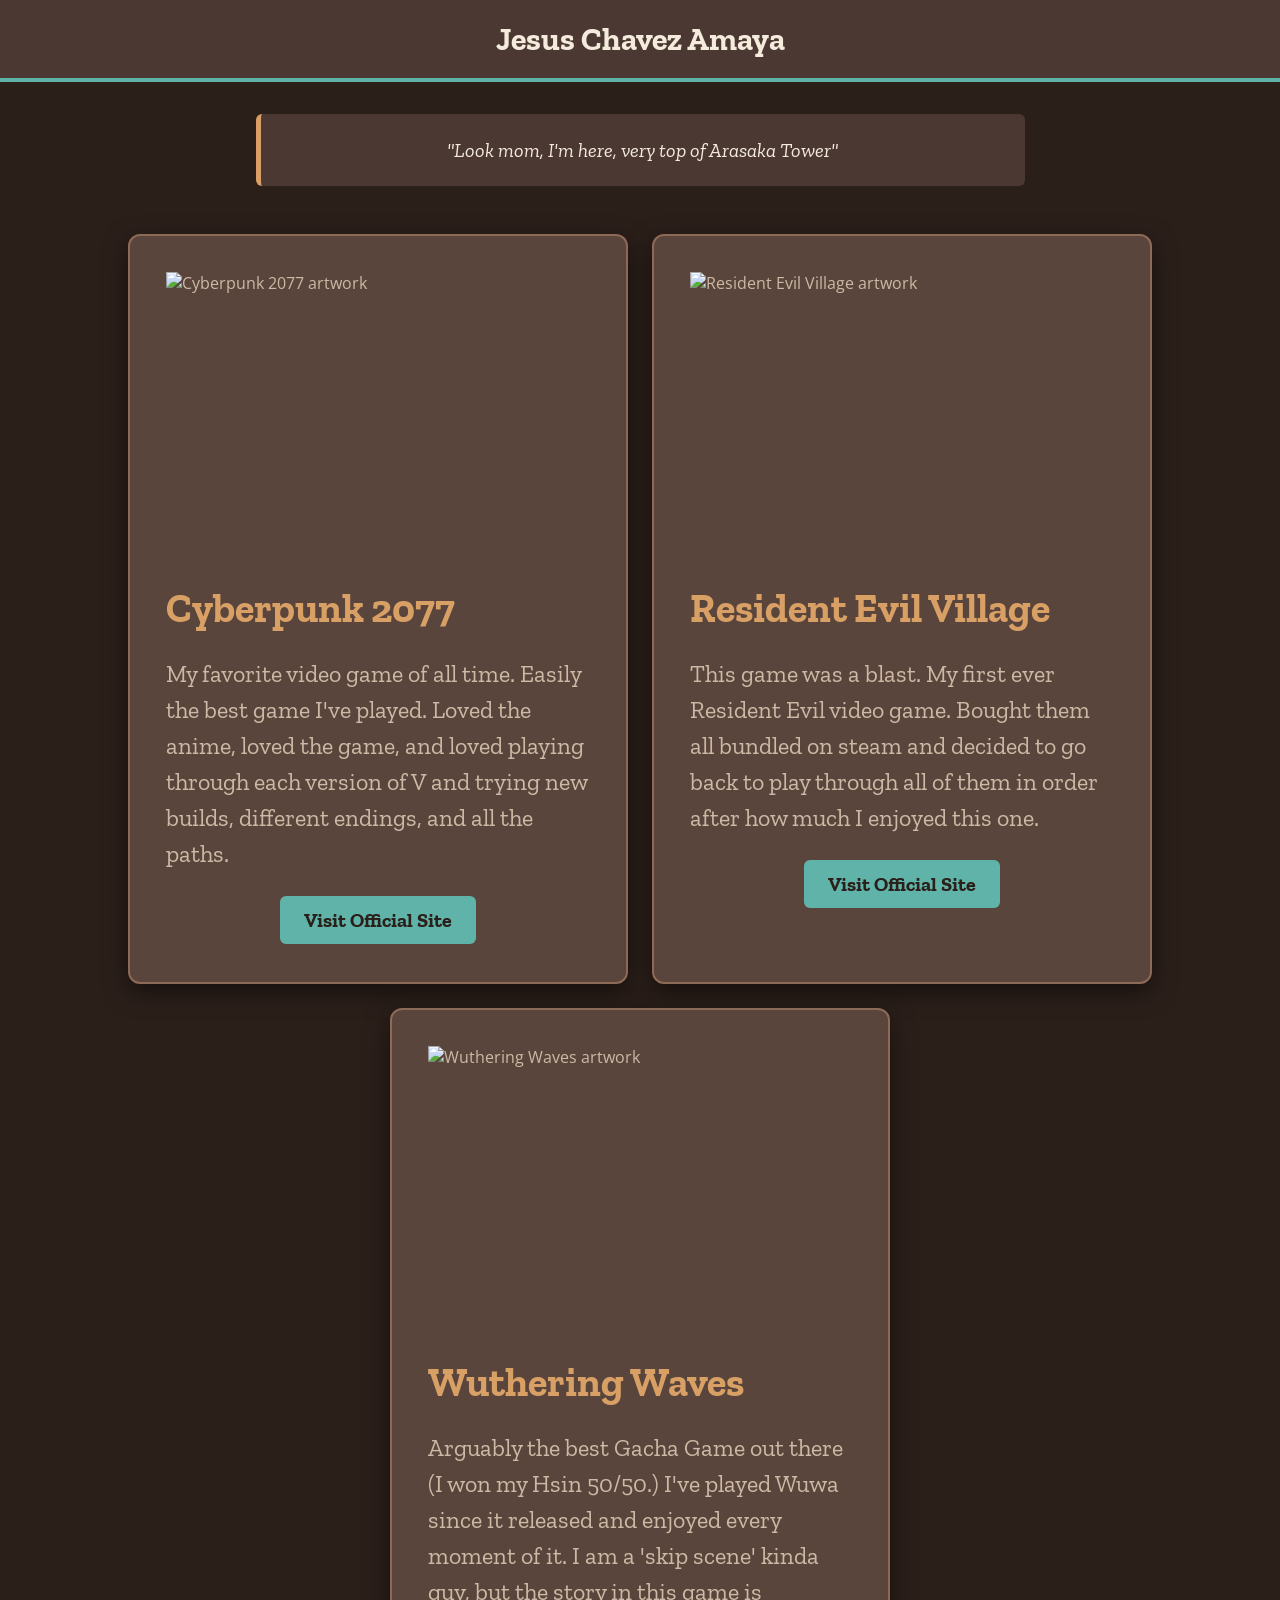
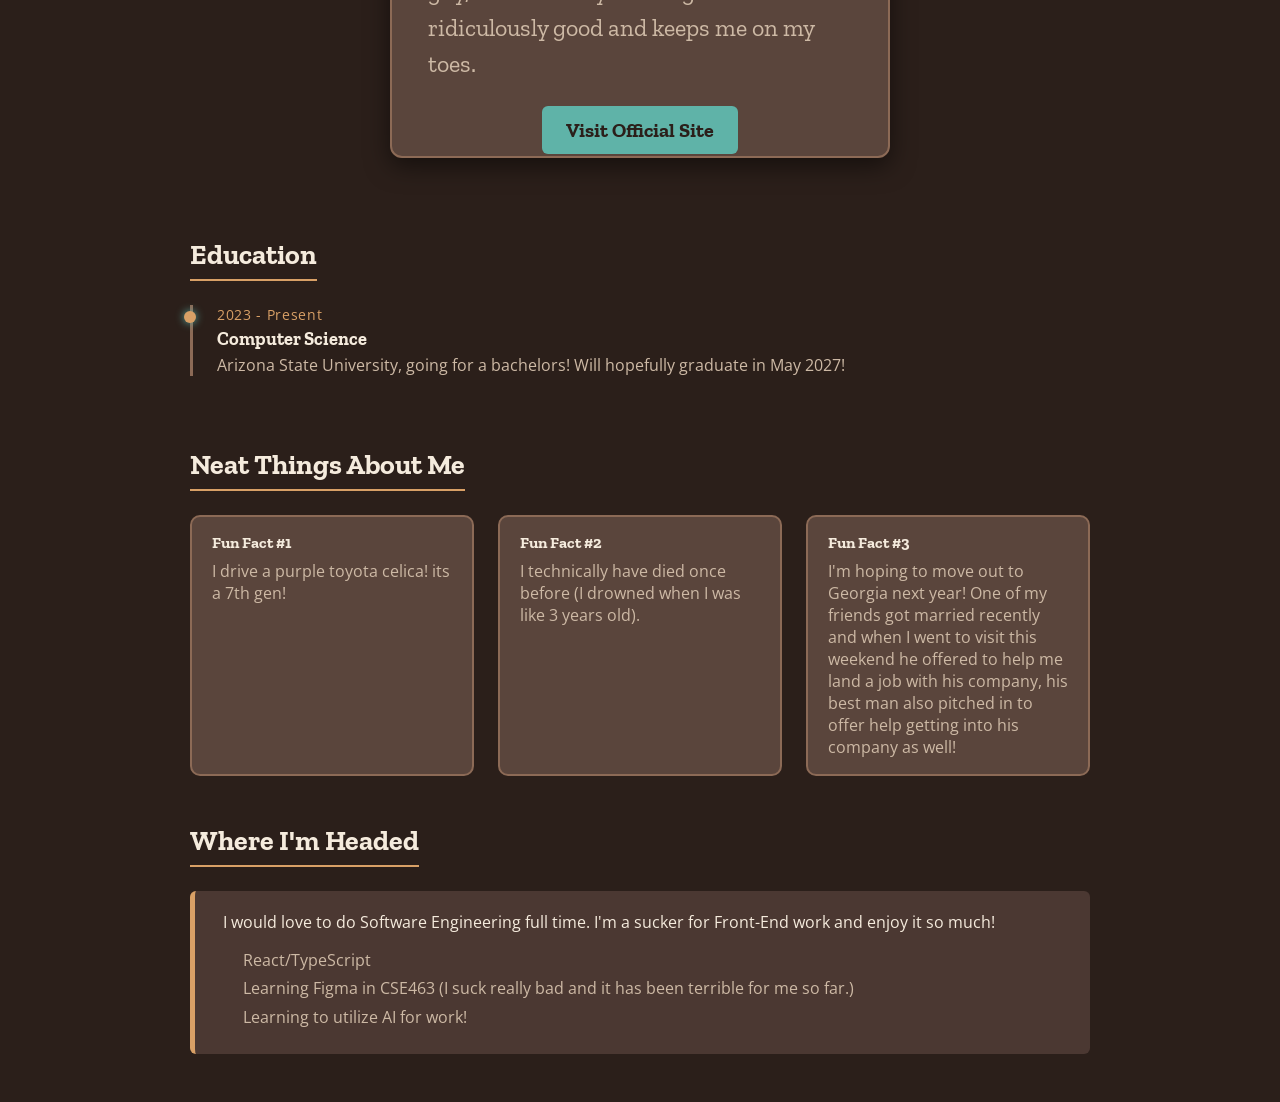
==== Week3/portfolio/index.html @ 33bbc91e "week 3 portfolio" ====
<!doctype html>
<html lang="en">
  <head>
    <meta charset="UTF-8" />
    <meta name="viewport" content="width=device-width, initial-scale=1.0" />
    <title>Jesus Chavez Amaya Portfolio</title>
    <style>
      @import url("https://fonts.googleapis.com/css2?family=Zilla+Slab:wght@400;600;700&family=Open+Sans:wght@400&display=swap");
    </style>
    <link rel="stylesheet" href="./style.css" />
  </head>
  <body>
    <header>Jesus Chavez Amaya</header>

    <div class="quote-box">
      <p class="quote-text">"Look mom, I'm here, very top of Arasaka Tower"</p>
    </div>

    <div class="video-game-card-container">
      <div class="card">
        <img src="cyberpunk-image.webp" alt="Cyberpunk 2077 artwork" />
        <h1>Cyberpunk 2077</h1>
        <p>
          My favorite video game of all time. Easily the best game I've played. Loved the anime, loved the game, and loved playing through each version of V and trying new builds, different endings, and all the paths. 
        </p>
        <a href="https://www.cyberpunk.net" target="_blank">
          <button class="card-button">Visit Official Site</button>
        </a>
      </div>

      <div class="card">
        <img src="re8.jpg" alt="Resident Evil Village artwork" />
        <h1>Resident Evil Village</h1>
        <p>
          This game was a blast. My first ever Resident Evil video game. Bought them all bundled on steam and decided to go back to play through all of them in order after how much I enjoyed this one. 
        </p>
        <a href="https://www.residentevil.com" target="_blank">
          <button class="card-button">Visit Official Site</button>
        </a>
      </div>

      <div class="card">
        <img src="wuwa.jpg" alt="Wuthering Waves artwork" />
        <h1>Wuthering Waves</h1>
        <p>
          Arguably the best Gacha Game out there (I won my Hsin 50/50.) I've played Wuwa since it released and enjoyed every moment of it. I am a 'skip scene' kinda guy, but the story in this game is ridiculously good and keeps me on my toes. 
        </p>
        <a href="https://wutheringwaves.kurogames.com" target="_blank">
          <button class="card-button">Visit Official Site</button>
        </a>
      </div>
    </div>

    <div class="section">
      <h2 class="section-title">Education</h2>
      <div class="timeline">
        <div class="timeline-item">
          <div class="timeline-date">2023 - Present</div>
          <h4>Computer Science</h4>
          <p>
            Arizona State University, going for a bachelors! Will hopefully
            graduate in May 2027!
          </p>
        </div>
      </div>
    </div>

    <div class="section">
      <h2 class="section-title">Neat Things About Me</h2>
      <div class="fact-card-container">
        <div class="fact-card">
          <h4>Fun Fact #1</h4>
          <p>I drive a purple toyota celica! its a 7th gen!</p>
        </div>
        <div class="fact-card">
          <h4>Fun Fact #2</h4>
          <p>
            I technically have died once before (I drowned when I was like 3
            years old).
          </p>
        </div>
        <div class="fact-card">
          <h4>Fun Fact #3</h4>
          <p>
            I'm hoping to move out to Georgia next year! One of my friends got
            married recently and when I went to visit this weekend he offered to
            help me land a job with his company, his best man also pitched in to
            offer help getting into his company as well!
          </p>
        </div>
      </div>
    </div>

    <div class="section">
      <h2 class="section-title">Where I'm Headed</h2>
      <div class="career-box">
        <p class="career-text">
          I would love to do Software Engineering full time. I'm a sucker for
          Front-End work and enjoy it so much!
        </p>
        <div class="career-item">React/TypeScript</div>
        <div class="career-item">
          Learning Figma in CSE463 (I suck really bad and it has been terrible
          for me so far.)
        </div>
        <div class="career-item">Learning to utilize AI for work!</div>
      </div>
    </div>
  </body>
</html>
---- Week3/portfolio/style.css ----
:root {
  --bg: #2B1F1A;
  --mocha: #4B3832;
  --surface: #5A453C;
  --outline: #8C6A56;
  --accent: #D9A066;
  --accent-2: #5FB3A8;
  --text-heading: #F5EBDD;
  --text-body: #CDB9A5;
}

body {
  background: var(--bg);
  color: var(--text-body);
  font-family: 'Open Sans', sans-serif;
  margin: 0;
}

header {
  background: var(--mocha);
  color: var(--text-heading);
  font-family: 'Zilla Slab', serif;
  font-weight: 700;
  font-size: 2rem;
  padding: 1.25rem;
  text-align: center;
  border-bottom: 0.25rem solid var(--accent-2);
}

.quote-box {
  background: var(--mocha);
  border-left: 5px solid var(--accent);
  margin: 2rem auto;
  max-width: 700px;
  padding: 1.5rem 2rem;
  border-radius: 6px;
}

.quote-text {
  color: var(--text-heading);
  font-family: 'Zilla Slab', serif;
  font-size: 1.25rem;
  font-style: italic;
  margin: 0;
  text-align: center;
}

.video-game-card-container {
  display: flex;
  flex-wrap: wrap;
  gap: 1.5rem;
  justify-content: center;
  padding: 1rem 2rem 3rem;
}

.card {
  box-sizing: border-box;
  width: 500px;
  height: 750px;
  background-color: var(--surface);
  border: 2px solid var(--outline);
  padding: 36px;
  border-radius: 12px;
  box-shadow: 0 8px 24px rgba(0, 0, 0, 0.5);
  transition: transform 0.2s, border-color 0.2s, box-shadow 0.2s;
}

.card:hover {
  transform: translateY(-10px);
  border-color: var(--accent-2);
}

.card img {
  width: 100%;
  height: 300px;
  object-fit: cover;
  display: block;
  margin-bottom: 12px;
}

.card h1 {
  font-family: 'Zilla Slab', serif;
  color: var(--accent);
  font-size: 2.5rem;
  margin: 0 0 0.5rem;
}

.card p {
  font-family: 'Zilla Slab', serif;
  color: var(--text-body);
  font-size: 1.5rem;
  line-height: 1.5;
}

.card a {
  display: block;
  text-align: center;
}

.card-button {
  background-color: var(--accent-2);
  color: var(--bg);
  font-family: 'Zilla Slab', serif;
  font-weight: 700;
  font-size: 1.25rem;
  padding: 0.75rem 1.5rem;
  border: none;
  border-radius: 6px;
  cursor: pointer;
  transition: background-color 0.2s;
}

.card-button:hover {
  background-color: var(--accent);
}

.timeline {
  border-left: 3px solid var(--outline);
  padding-left: 1.5rem;
}

.timeline-item {
  position: relative;
  margin-bottom: 1.5rem;
}

.timeline-item::before {
  content: "";
  position: absolute;
  left: calc(-1.5rem - 9px);
  top: 0.35rem;
  width: 12px;
  height: 12px;
  background: var(--accent);
  border-radius: 50%;
  box-shadow: 0 0 8px var(--accent-2);
}

.timeline-date {
  color: var(--accent);
  font-size: 0.85rem;
  letter-spacing: 0.05em;
}

.timeline-item h4 {
  color: var(--text-heading);
  font-family: 'Zilla Slab', serif;
  font-size: 1.15rem;
  margin: 0.25rem 0;
}

.timeline-item p {
  margin: 0;
}

.fact-card-container {
  display: flex;
  flex-wrap: wrap;
  gap: 1.5rem;
}

.fact-card {
  flex: 1 1 220px;
  background: var(--surface);
  border: 2px solid var(--outline);
  border-radius: 10px;
  padding: 1rem 1.25rem;
  transition: transform 0.2s, border-color 0.2s, box-shadow 0.2s;
}

.fact-card:hover {
  transform: translateY(-4px);
  border-color: var(--accent);
  box-shadow: 0 6px 18px rgba(0, 0, 0, 0.4);
}

.fact-card h4 {
  color: var(--text-heading);
  font-family: 'Zilla Slab', serif;
  margin: 0 0 0.5rem;
}

.fact-card p {
  margin: 0;
}

.section {
  max-width: 900px;
  margin: 0 auto;
  padding: 2rem 2rem 1rem;
}

.section-title {
  color: var(--text-heading);
  font-family: 'Zilla Slab', serif;
  font-size: 1.75rem;
  margin: 0 0 1.5rem;
  padding-bottom: 0.5rem;
  border-bottom: 2px solid var(--accent);
  display: inline-block;
}

.career-box {
  background: var(--mocha);
  border-left: 5px solid var(--accent);
  border-radius: 6px;
  padding: 1.25rem 1.75rem;
}

.section:last-child {
  padding-bottom: 3rem;
}

.career-text {
  color: var(--text-heading);
  margin-top: 0;
}

.career-item {
  position: relative;
  padding-left: 1.25rem;
  margin-bottom: 0.4rem;
}
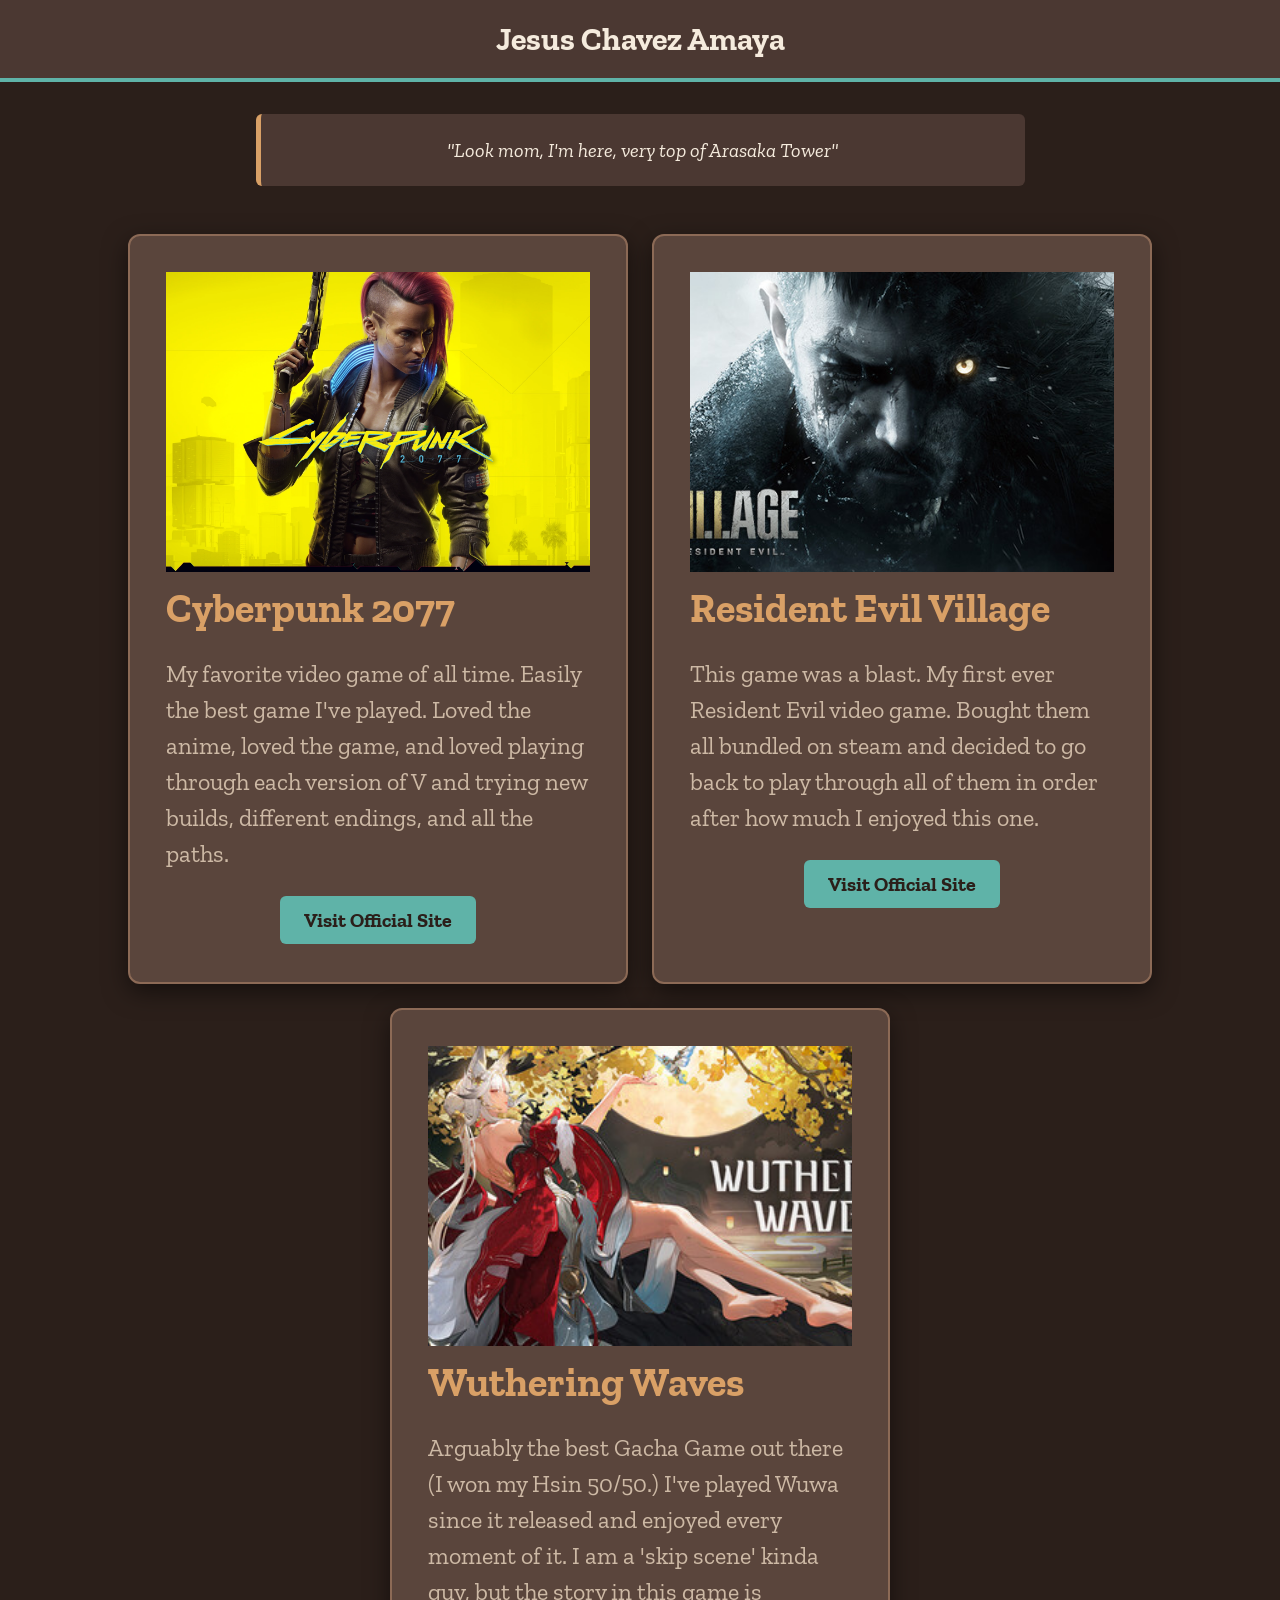
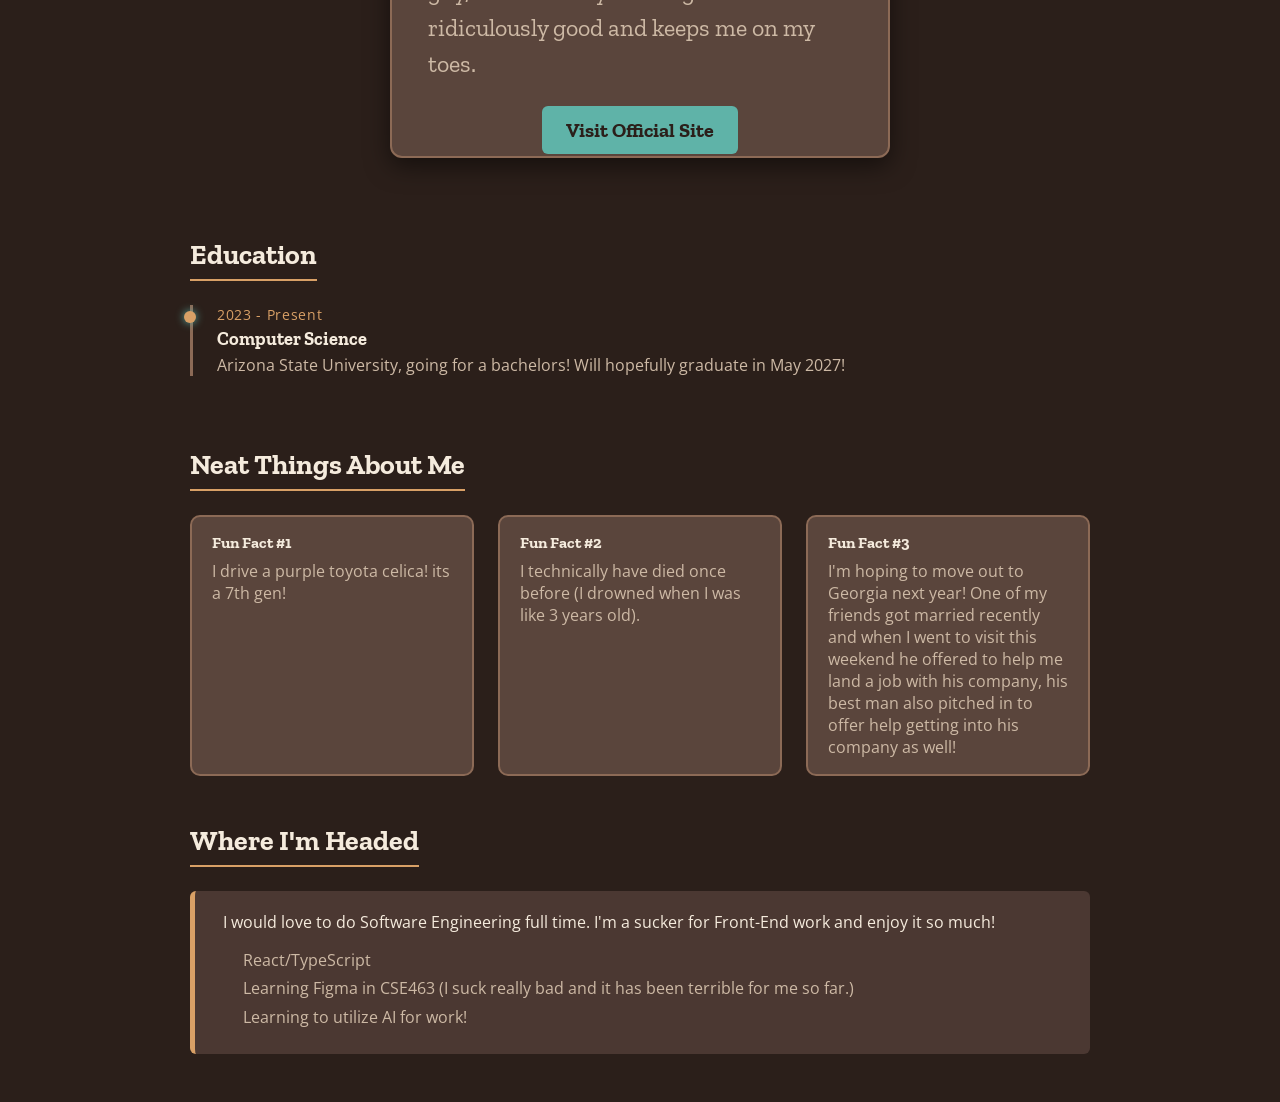
==== commit e0338a47: "week 3 portfolio" ====
--- a/Week3/portfolio/index.html
+++ b/Week3/portfolio/index.html
@@ -18,7 +18,7 @@
 
     <div class="video-game-card-container">
       <div class="card">
-        <img src="cyberpunk-image.webp" alt="Cyberpunk 2077 artwork" />
+        <img src="./assets/cyberpunk-image.webp" alt="Cyberpunk 2077 artwork" />
         <h1>Cyberpunk 2077</h1>
         <p>
           My favorite video game of all time. Easily the best game I've played. Loved the anime, loved the game, and loved playing through each version of V and trying new builds, different endings, and all the paths. 
@@ -29,7 +29,7 @@
       </div>
 
       <div class="card">
-        <img src="re8.jpg" alt="Resident Evil Village artwork" />
+        <img src="./assets/re8.jpg" alt="Resident Evil Village artwork" />
         <h1>Resident Evil Village</h1>
         <p>
           This game was a blast. My first ever Resident Evil video game. Bought them all bundled on steam and decided to go back to play through all of them in order after how much I enjoyed this one. 
@@ -40,7 +40,7 @@
       </div>
 
       <div class="card">
-        <img src="wuwa.jpg" alt="Wuthering Waves artwork" />
+        <img src="./assets/wuwa.jpg" alt="Wuthering Waves artwork" />
         <h1>Wuthering Waves</h1>
         <p>
           Arguably the best Gacha Game out there (I won my Hsin 50/50.) I've played Wuwa since it released and enjoyed every moment of it. I am a 'skip scene' kinda guy, but the story in this game is ridiculously good and keeps me on my toes. 
